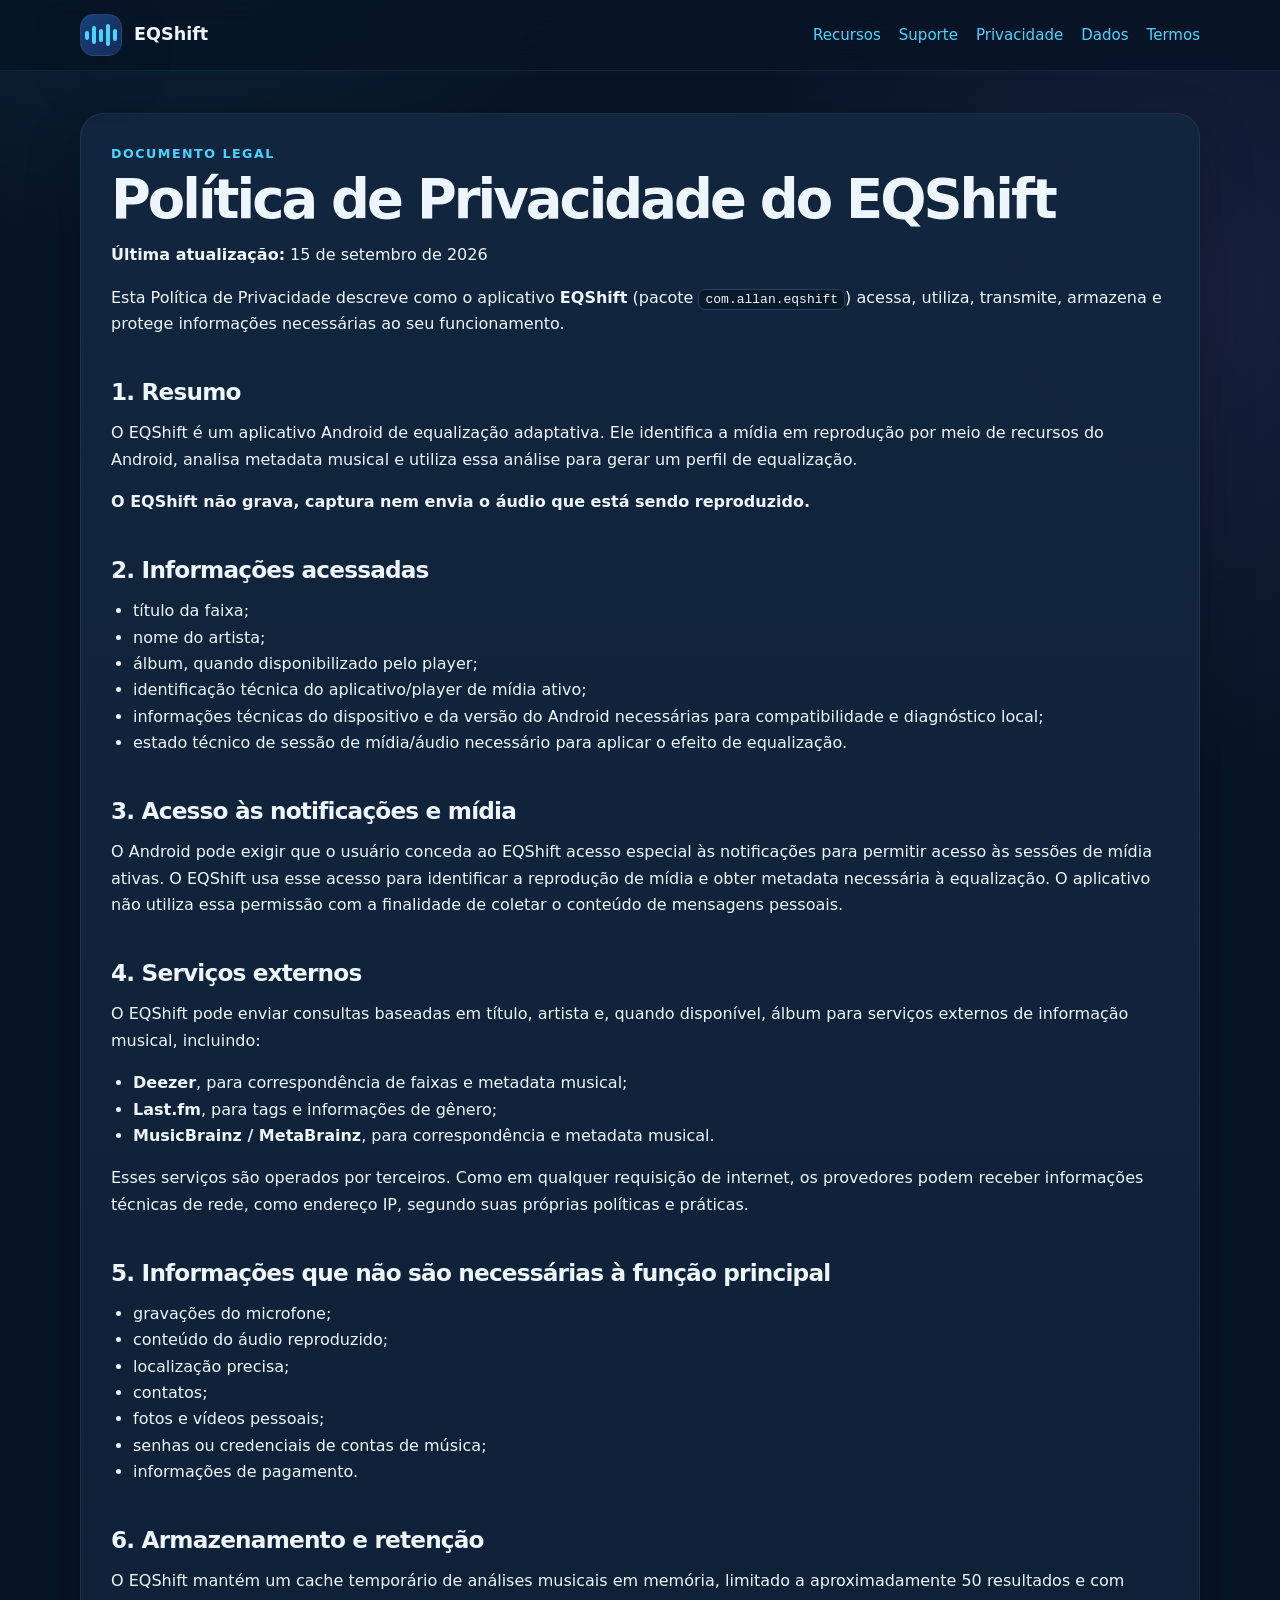
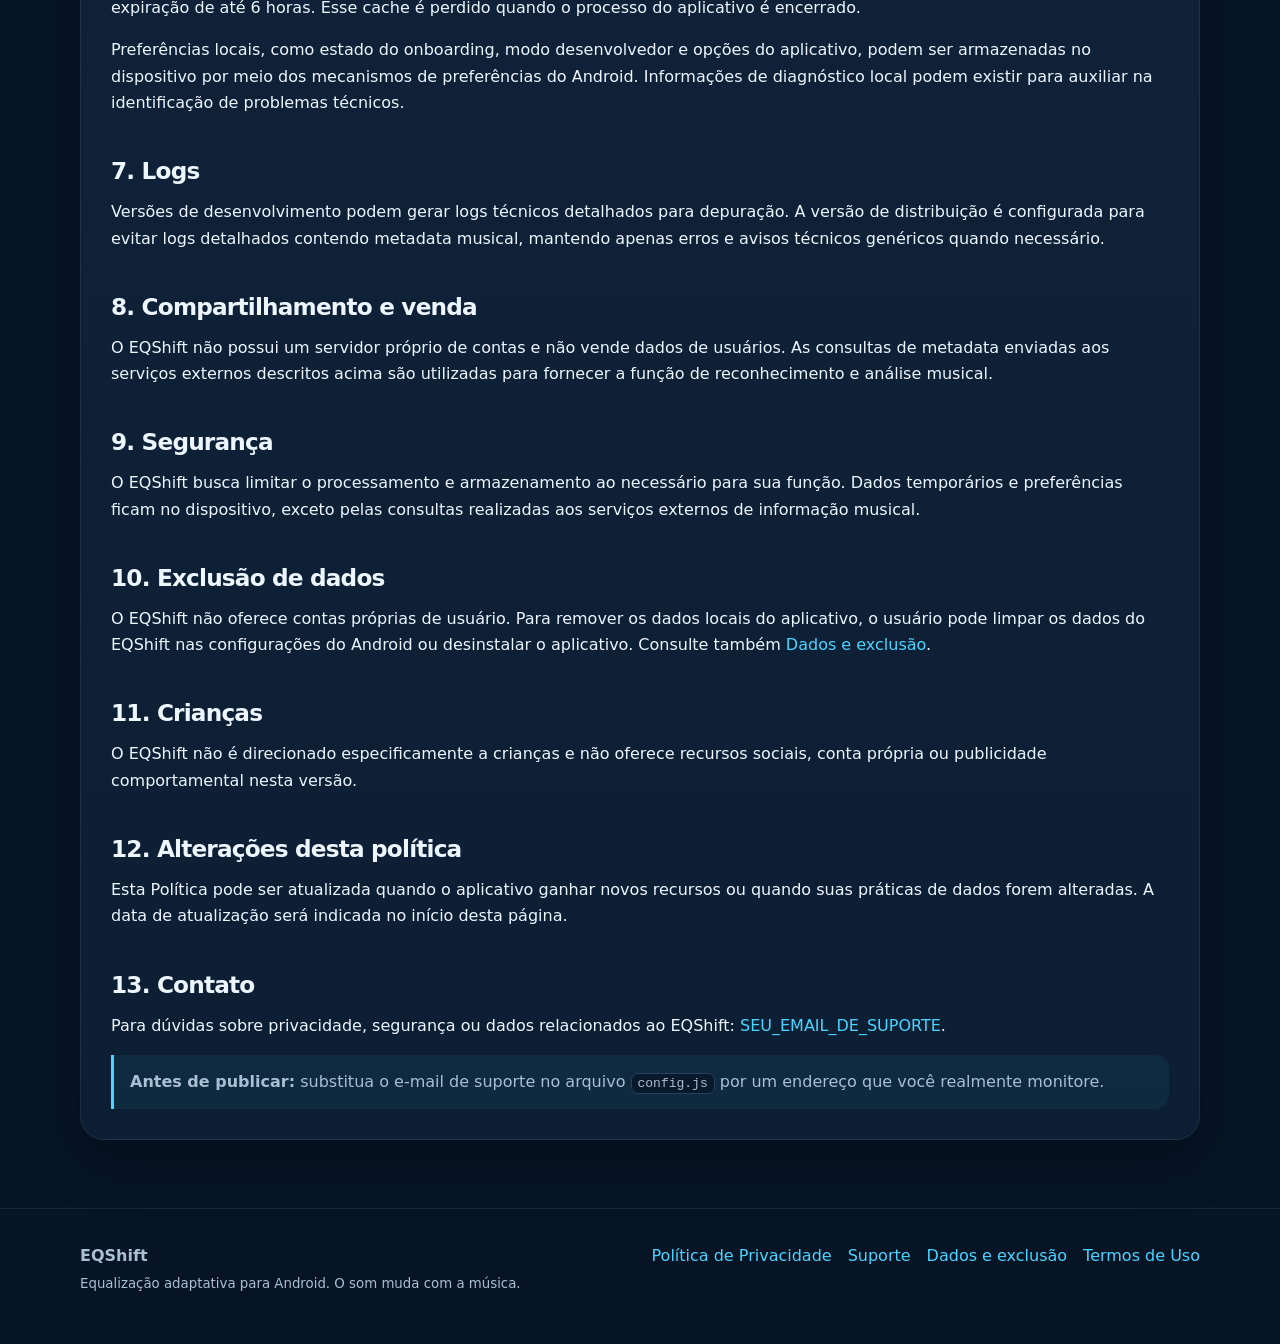
==== privacy.html @ 3b00327f "Add files via upload" ====
<!doctype html><html lang="pt-BR"><head><meta charset="utf-8"><meta name="viewport" content="width=device-width,initial-scale=1"><meta name="description" content="Política de Privacidade do aplicativo EQShift."><meta name="theme-color" content="#071425"><title>Política de Privacidade — EQShift</title><link rel="stylesheet" href="styles.css"></head><body><nav class="nav"><div class="container nav-inner"><a class="brand" href="index.html"><span class="mark"><span class="wave"><i></i><i></i><i></i><i></i><i></i></span></span><span>EQShift</span></a><div class="nav-links"><a href="index.html#recursos">Recursos</a><a href="support.html">Suporte</a><a href="privacy.html">Privacidade</a><a href="data.html">Dados</a><a href="terms.html">Termos</a></div></div></nav><main class="container"><article class="legal"><div class="eyebrow">Documento legal</div><h1>Política de Privacidade do EQShift</h1><p><strong>Última atualização:</strong> 15 de setembro de 2026</p><p>Esta Política de Privacidade descreve como o aplicativo <strong>EQShift</strong> (pacote <code>com.allan.eqshift</code>) acessa, utiliza, transmite, armazena e protege informações necessárias ao seu funcionamento.</p><h2>1. Resumo</h2><p>O EQShift é um aplicativo Android de equalização adaptativa. Ele identifica a mídia em reprodução por meio de recursos do Android, analisa metadata musical e utiliza essa análise para gerar um perfil de equalização.</p><p><strong>O EQShift não grava, captura nem envia o áudio que está sendo reproduzido.</strong></p><h2>2. Informações acessadas</h2><ul><li>título da faixa;</li><li>nome do artista;</li><li>álbum, quando disponibilizado pelo player;</li><li>identificação técnica do aplicativo/player de mídia ativo;</li><li>informações técnicas do dispositivo e da versão do Android necessárias para compatibilidade e diagnóstico local;</li><li>estado técnico de sessão de mídia/áudio necessário para aplicar o efeito de equalização.</li></ul><h2>3. Acesso às notificações e mídia</h2><p>O Android pode exigir que o usuário conceda ao EQShift acesso especial às notificações para permitir acesso às sessões de mídia ativas. O EQShift usa esse acesso para identificar a reprodução de mídia e obter metadata necessária à equalização. O aplicativo não utiliza essa permissão com a finalidade de coletar o conteúdo de mensagens pessoais.</p><h2>4. Serviços externos</h2><p>O EQShift pode enviar consultas baseadas em título, artista e, quando disponível, álbum para serviços externos de informação musical, incluindo:</p><ul><li><strong>Deezer</strong>, para correspondência de faixas e metadata musical;</li><li><strong>Last.fm</strong>, para tags e informações de gênero;</li><li><strong>MusicBrainz / MetaBrainz</strong>, para correspondência e metadata musical.</li></ul><p>Esses serviços são operados por terceiros. Como em qualquer requisição de internet, os provedores podem receber informações técnicas de rede, como endereço IP, segundo suas próprias políticas e práticas.</p><h2>5. Informações que não são necessárias à função principal</h2><ul><li>gravações do microfone;</li><li>conteúdo do áudio reproduzido;</li><li>localização precisa;</li><li>contatos;</li><li>fotos e vídeos pessoais;</li><li>senhas ou credenciais de contas de música;</li><li>informações de pagamento.</li></ul><h2>6. Armazenamento e retenção</h2><p>O EQShift mantém um cache temporário de análises musicais em memória, limitado a aproximadamente 50 resultados e com expiração de até 6 horas. Esse cache é perdido quando o processo do aplicativo é encerrado.</p><p>Preferências locais, como estado do onboarding, modo desenvolvedor e opções do aplicativo, podem ser armazenadas no dispositivo por meio dos mecanismos de preferências do Android. Informações de diagnóstico local podem existir para auxiliar na identificação de problemas técnicos.</p><h2>7. Logs</h2><p>Versões de desenvolvimento podem gerar logs técnicos detalhados para depuração. A versão de distribuição é configurada para evitar logs detalhados contendo metadata musical, mantendo apenas erros e avisos técnicos genéricos quando necessário.</p><h2>8. Compartilhamento e venda</h2><p>O EQShift não possui um servidor próprio de contas e não vende dados de usuários. As consultas de metadata enviadas aos serviços externos descritos acima são utilizadas para fornecer a função de reconhecimento e análise musical.</p><h2>9. Segurança</h2><p>O EQShift busca limitar o processamento e armazenamento ao necessário para sua função. Dados temporários e preferências ficam no dispositivo, exceto pelas consultas realizadas aos serviços externos de informação musical.</p><h2>10. Exclusão de dados</h2><p>O EQShift não oferece contas próprias de usuário. Para remover os dados locais do aplicativo, o usuário pode limpar os dados do EQShift nas configurações do Android ou desinstalar o aplicativo. Consulte também <a href="data.html">Dados e exclusão</a>.</p><h2>11. Crianças</h2><p>O EQShift não é direcionado especificamente a crianças e não oferece recursos sociais, conta própria ou publicidade comportamental nesta versão.</p><h2>12. Alterações desta política</h2><p>Esta Política pode ser atualizada quando o aplicativo ganhar novos recursos ou quando suas práticas de dados forem alteradas. A data de atualização será indicada no início desta página.</p><h2>13. Contato</h2><p>Para dúvidas sobre privacidade, segurança ou dados relacionados ao EQShift: <a data-support-email href="#">SEU_EMAIL_DE_SUPORTE</a>.</p><div class="notice"><strong>Antes de publicar:</strong> substitua o e-mail de suporte no arquivo <code>config.js</code> por um endereço que você realmente monitore.</div></article></main><footer class="footer"><div class="container footer-grid"><div><strong>EQShift</strong><br><small>Equalização adaptativa para Android. O som muda com a música.</small></div><div class="footer-links"><a href="privacy.html">Política de Privacidade</a><a href="support.html">Suporte</a><a href="data.html">Dados e exclusão</a><a href="terms.html">Termos de Uso</a></div></div></footer><script src="config.js"></script><script>(function(){const cfg=window.EQSHIFT_SITE||{};document.querySelectorAll("[data-support-email]").forEach(el=>{const email=cfg.supportEmail||"SEU_EMAIL_DE_SUPORTE";el.textContent=email;if(el.tagName==="A")el.href=email.includes("@")?"mailto:"+email:"#";});document.querySelectorAll("[data-play-url]").forEach(el=>{el.href=(cfg.playStoreUrl&&cfg.playStoreUrl!=="#")?cfg.playStoreUrl:"#";});})();</script></body></html>
---- styles.css ----
:root{--bg:#071425;--panel:#0d1f34;--panel2:#12263f;--text:#edf6ff;--muted:#a9bfd3;--cyan:#49d5ff;--purple:#9a7cff;--green:#54d68b;--line:#29415c;--shadow:0 20px 55px rgba(0,0,0,.24);--radius:24px}
*{box-sizing:border-box}html{scroll-behavior:smooth}body{margin:0;background:radial-gradient(circle at 12% -10%,rgba(73,213,255,.14),transparent 34rem),radial-gradient(circle at 92% 10%,rgba(154,124,255,.12),transparent 30rem),var(--bg);color:var(--text);font-family:Inter,ui-sans-serif,system-ui,-apple-system,BlinkMacSystemFont,"Segoe UI",sans-serif;line-height:1.65}a{color:var(--cyan);text-decoration:none}a:hover{text-decoration:underline}.container{width:min(1120px,calc(100% - 32px));margin:auto}.nav{position:sticky;top:0;z-index:50;backdrop-filter:blur(18px);background:rgba(7,20,37,.82);border-bottom:1px solid rgba(73,213,255,.10)}.nav-inner{display:flex;align-items:center;justify-content:space-between;gap:20px;padding:14px 0}.brand{display:flex;align-items:center;gap:12px;color:var(--text);font-weight:800;font-size:1.1rem}.mark{width:42px;height:42px;border-radius:14px;display:grid;place-items:center;background:linear-gradient(135deg,#163f79,#162c59);border:1px solid rgba(255,255,255,.08);box-shadow:var(--shadow)}.wave{display:flex;align-items:center;gap:3px;height:22px}.wave i{display:block;width:4px;border-radius:999px;background:var(--cyan)}.wave i:nth-child(1){height:9px}.wave i:nth-child(2){height:18px}.wave i:nth-child(3){height:13px}.wave i:nth-child(4){height:22px}.wave i:nth-child(5){height:12px}.nav-links{display:flex;flex-wrap:wrap;gap:18px;font-size:.94rem}.hero{padding:86px 0 58px}.hero-grid{display:grid;grid-template-columns:1.15fr .85fr;gap:36px;align-items:center}.eyebrow{color:var(--cyan);font-weight:800;letter-spacing:.12em;text-transform:uppercase;font-size:.79rem}h1{font-size:clamp(2.5rem,7vw,5.4rem);line-height:.98;margin:.15em 0 .25em;letter-spacing:-.055em}h2{font-size:clamp(1.7rem,4vw,2.7rem);line-height:1.08;margin:.2em 0 .65em;letter-spacing:-.035em}h3{margin:.25em 0 .45em}.lead{font-size:1.18rem;color:var(--muted);max-width:760px}.hero-card,.card,.legal{background:linear-gradient(180deg,rgba(18,38,63,.95),rgba(13,31,52,.95));border:1px solid rgba(255,255,255,.07);border-radius:var(--radius);box-shadow:var(--shadow)}.hero-card{padding:26px}.eq-bars{display:flex;align-items:flex-end;justify-content:space-between;height:150px;gap:8px;margin:20px 0}.eq-bars i{flex:1;max-width:28px;border-radius:999px;background:linear-gradient(180deg,var(--cyan),#2faad2);min-height:18px;box-shadow:0 0 25px rgba(73,213,255,.12)}.eq-bars i:nth-child(1){height:70%}.eq-bars i:nth-child(2){height:62%}.eq-bars i:nth-child(3){height:72%}.eq-bars i:nth-child(4){height:35%}.eq-bars i:nth-child(5){height:28%}.eq-bars i:nth-child(6){height:43%}.eq-bars i:nth-child(7){height:34%}.eq-bars i:nth-child(8){height:48%}.eq-bars i:nth-child(9){height:58%}.eq-bars i:nth-child(10){height:44%}.pills{display:flex;flex-wrap:wrap;gap:10px;margin:24px 0}.pill{padding:8px 13px;border-radius:999px;background:rgba(73,213,255,.08);border:1px solid rgba(73,213,255,.16);color:#c8f4ff;font-size:.9rem}.actions{display:flex;flex-wrap:wrap;gap:12px;margin-top:26px}.btn{display:inline-flex;align-items:center;justify-content:center;padding:12px 18px;border-radius:14px;font-weight:800;border:1px solid var(--line)}.btn.primary{background:var(--cyan);color:#04111f;border-color:transparent}.btn.secondary{background:transparent;color:var(--text)}.section{padding:58px 0}.grid3{display:grid;grid-template-columns:repeat(3,1fr);gap:18px}.card{padding:22px}.card p,.muted{color:var(--muted)}.kpi{font-size:2rem;font-weight:850;color:var(--cyan)}.check{color:var(--green);font-weight:800}.notice{border-left:3px solid var(--cyan);padding:14px 16px;background:rgba(73,213,255,.06);border-radius:0 14px 14px 0;color:var(--muted)}.footer{border-top:1px solid rgba(255,255,255,.08);padding:34px 0 48px;color:var(--muted)}.footer-grid{display:grid;grid-template-columns:1fr auto;gap:24px}.footer-links{display:flex;flex-wrap:wrap;gap:16px}.legal{padding:30px;margin:42px auto 68px}.legal h1{font-size:clamp(2rem,6vw,3.4rem)}.legal h2{font-size:1.45rem;margin-top:1.8em}.legal h3{font-size:1.1rem;margin-top:1.3em}.legal ul,.legal ol{padding-left:22px}.legal code{background:#08192b;border:1px solid var(--line);padding:2px 6px;border-radius:7px}.table-wrap{overflow:auto;border:1px solid var(--line);border-radius:16px}table{width:100%;border-collapse:collapse;min-width:680px}th,td{text-align:left;padding:14px;border-bottom:1px solid var(--line);vertical-align:top}th{background:rgba(73,213,255,.06);color:#d9f8ff}small{color:var(--muted)}hr{border:0;border-top:1px solid var(--line);margin:28px 0}.badge{display:inline-block;padding:5px 9px;border:1px solid var(--line);border-radius:999px;font-size:.82rem;color:var(--muted)}@media(max-width:820px){.hero-grid,.grid3,.footer-grid{grid-template-columns:1fr}.nav-inner{align-items:flex-start;flex-direction:column}.nav-links{gap:12px}.hero{padding-top:52px}}
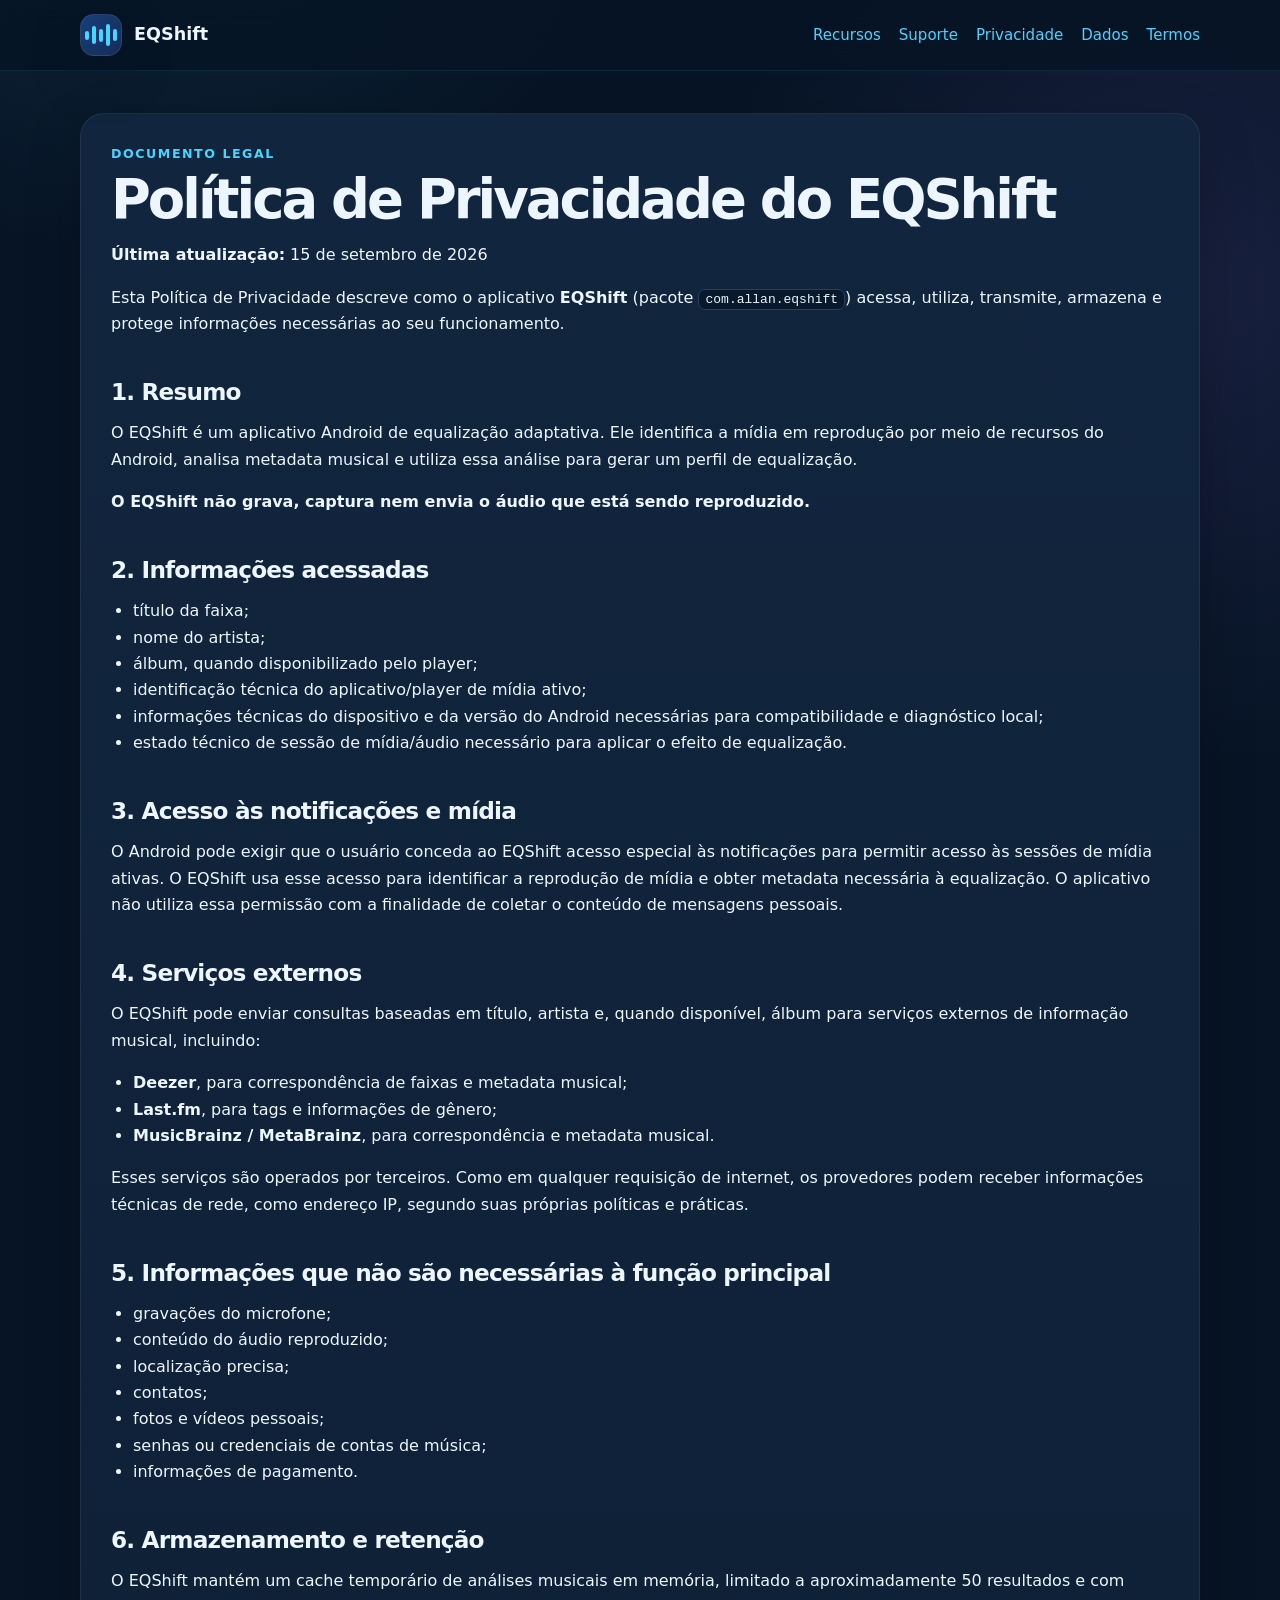
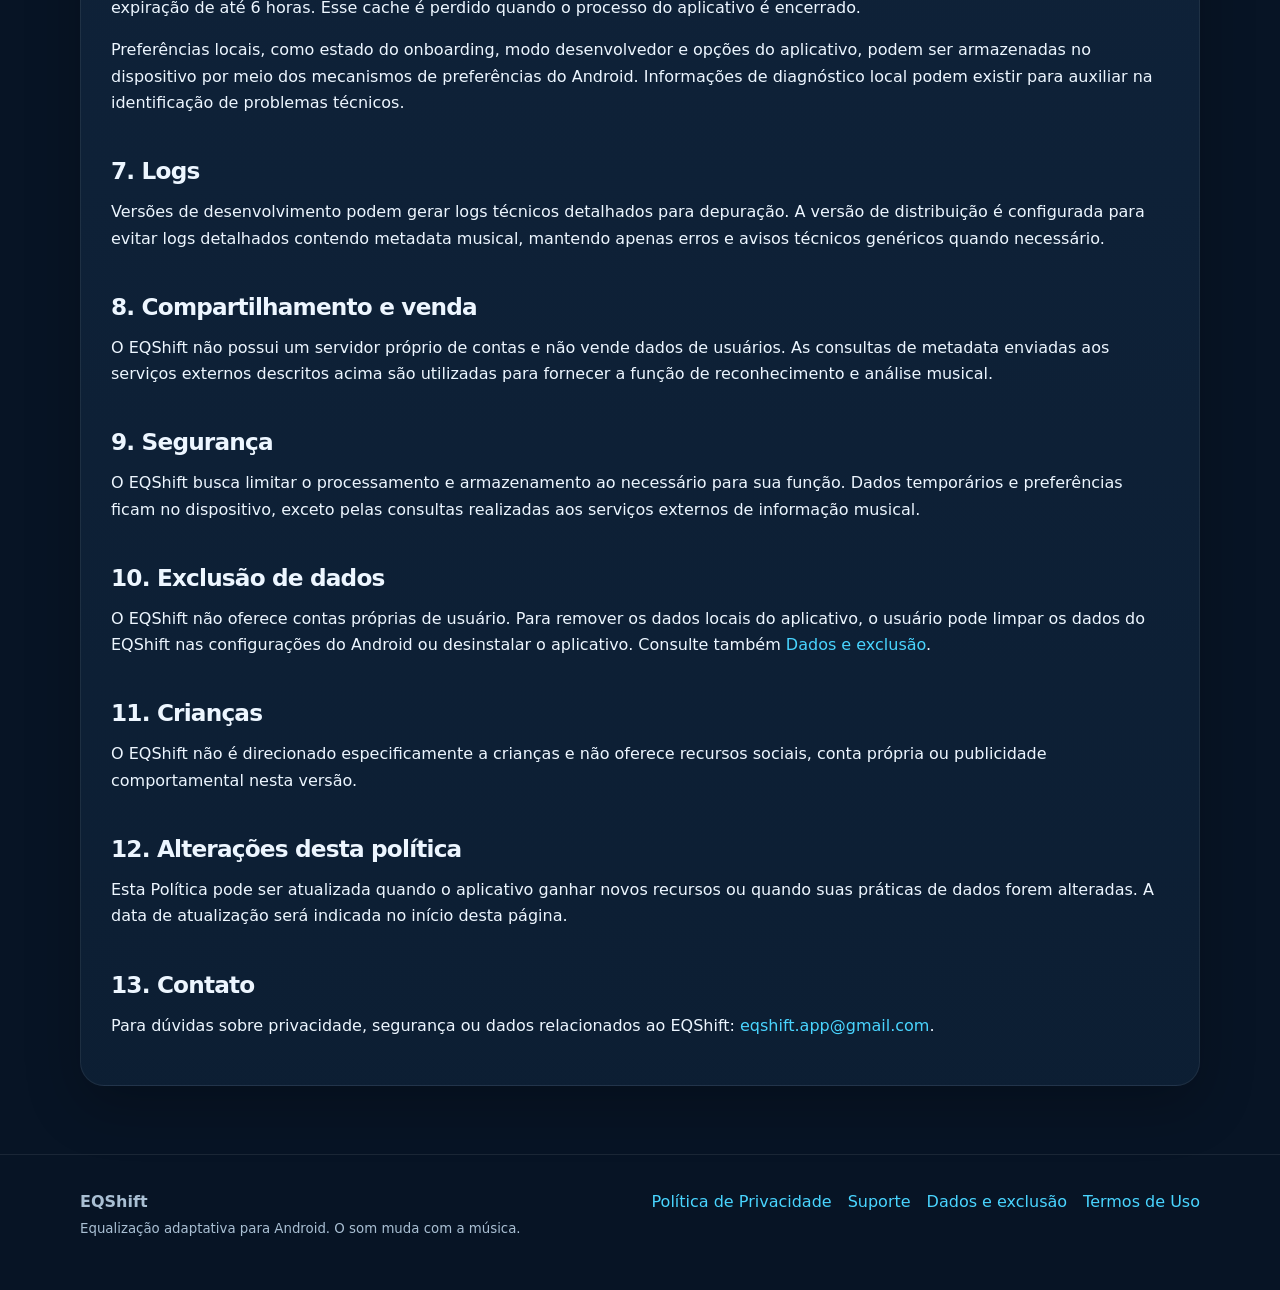
==== commit d999138e: "Remove aviso interno da política de privacidade" ====
--- a/privacy.html
+++ b/privacy.html
@@ -1 +1 @@
-<!doctype html><html lang="pt-BR"><head><meta charset="utf-8"><meta name="viewport" content="width=device-width,initial-scale=1"><meta name="description" content="Política de Privacidade do aplicativo EQShift."><meta name="theme-color" content="#071425"><title>Política de Privacidade — EQShift</title><link rel="stylesheet" href="styles.css"></head><body><nav class="nav"><div class="container nav-inner"><a class="brand" href="index.html"><span class="mark"><span class="wave"><i></i><i></i><i></i><i></i><i></i></span></span><span>EQShift</span></a><div class="nav-links"><a href="index.html#recursos">Recursos</a><a href="support.html">Suporte</a><a href="privacy.html">Privacidade</a><a href="data.html">Dados</a><a href="terms.html">Termos</a></div></div></nav><main class="container"><article class="legal"><div class="eyebrow">Documento legal</div><h1>Política de Privacidade do EQShift</h1><p><strong>Última atualização:</strong> 15 de setembro de 2026</p><p>Esta Política de Privacidade descreve como o aplicativo <strong>EQShift</strong> (pacote <code>com.allan.eqshift</code>) acessa, utiliza, transmite, armazena e protege informações necessárias ao seu funcionamento.</p><h2>1. Resumo</h2><p>O EQShift é um aplicativo Android de equalização adaptativa. Ele identifica a mídia em reprodução por meio de recursos do Android, analisa metadata musical e utiliza essa análise para gerar um perfil de equalização.</p><p><strong>O EQShift não grava, captura nem envia o áudio que está sendo reproduzido.</strong></p><h2>2. Informações acessadas</h2><ul><li>título da faixa;</li><li>nome do artista;</li><li>álbum, quando disponibilizado pelo player;</li><li>identificação técnica do aplicativo/player de mídia ativo;</li><li>informações técnicas do dispositivo e da versão do Android necessárias para compatibilidade e diagnóstico local;</li><li>estado técnico de sessão de mídia/áudio necessário para aplicar o efeito de equalização.</li></ul><h2>3. Acesso às notificações e mídia</h2><p>O Android pode exigir que o usuário conceda ao EQShift acesso especial às notificações para permitir acesso às sessões de mídia ativas. O EQShift usa esse acesso para identificar a reprodução de mídia e obter metadata necessária à equalização. O aplicativo não utiliza essa permissão com a finalidade de coletar o conteúdo de mensagens pessoais.</p><h2>4. Serviços externos</h2><p>O EQShift pode enviar consultas baseadas em título, artista e, quando disponível, álbum para serviços externos de informação musical, incluindo:</p><ul><li><strong>Deezer</strong>, para correspondência de faixas e metadata musical;</li><li><strong>Last.fm</strong>, para tags e informações de gênero;</li><li><strong>MusicBrainz / MetaBrainz</strong>, para correspondência e metadata musical.</li></ul><p>Esses serviços são operados por terceiros. Como em qualquer requisição de internet, os provedores podem receber informações técnicas de rede, como endereço IP, segundo suas próprias políticas e práticas.</p><h2>5. Informações que não são necessárias à função principal</h2><ul><li>gravações do microfone;</li><li>conteúdo do áudio reproduzido;</li><li>localização precisa;</li><li>contatos;</li><li>fotos e vídeos pessoais;</li><li>senhas ou credenciais de contas de música;</li><li>informações de pagamento.</li></ul><h2>6. Armazenamento e retenção</h2><p>O EQShift mantém um cache temporário de análises musicais em memória, limitado a aproximadamente 50 resultados e com expiração de até 6 horas. Esse cache é perdido quando o processo do aplicativo é encerrado.</p><p>Preferências locais, como estado do onboarding, modo desenvolvedor e opções do aplicativo, podem ser armazenadas no dispositivo por meio dos mecanismos de preferências do Android. Informações de diagnóstico local podem existir para auxiliar na identificação de problemas técnicos.</p><h2>7. Logs</h2><p>Versões de desenvolvimento podem gerar logs técnicos detalhados para depuração. A versão de distribuição é configurada para evitar logs detalhados contendo metadata musical, mantendo apenas erros e avisos técnicos genéricos quando necessário.</p><h2>8. Compartilhamento e venda</h2><p>O EQShift não possui um servidor próprio de contas e não vende dados de usuários. As consultas de metadata enviadas aos serviços externos descritos acima são utilizadas para fornecer a função de reconhecimento e análise musical.</p><h2>9. Segurança</h2><p>O EQShift busca limitar o processamento e armazenamento ao necessário para sua função. Dados temporários e preferências ficam no dispositivo, exceto pelas consultas realizadas aos serviços externos de informação musical.</p><h2>10. Exclusão de dados</h2><p>O EQShift não oferece contas próprias de usuário. Para remover os dados locais do aplicativo, o usuário pode limpar os dados do EQShift nas configurações do Android ou desinstalar o aplicativo. Consulte também <a href="data.html">Dados e exclusão</a>.</p><h2>11. Crianças</h2><p>O EQShift não é direcionado especificamente a crianças e não oferece recursos sociais, conta própria ou publicidade comportamental nesta versão.</p><h2>12. Alterações desta política</h2><p>Esta Política pode ser atualizada quando o aplicativo ganhar novos recursos ou quando suas práticas de dados forem alteradas. A data de atualização será indicada no início desta página.</p><h2>13. Contato</h2><p>Para dúvidas sobre privacidade, segurança ou dados relacionados ao EQShift: <a data-support-email href="#">SEU_EMAIL_DE_SUPORTE</a>.</p><div class="notice"><strong>Antes de publicar:</strong> substitua o e-mail de suporte no arquivo <code>config.js</code> por um endereço que você realmente monitore.</div></article></main><footer class="footer"><div class="container footer-grid"><div><strong>EQShift</strong><br><small>Equalização adaptativa para Android. O som muda com a música.</small></div><div class="footer-links"><a href="privacy.html">Política de Privacidade</a><a href="support.html">Suporte</a><a href="data.html">Dados e exclusão</a><a href="terms.html">Termos de Uso</a></div></div></footer><script src="config.js"></script><script>(function(){const cfg=window.EQSHIFT_SITE||{};document.querySelectorAll("[data-support-email]").forEach(el=>{const email=cfg.supportEmail||"SEU_EMAIL_DE_SUPORTE";el.textContent=email;if(el.tagName==="A")el.href=email.includes("@")?"mailto:"+email:"#";});document.querySelectorAll("[data-play-url]").forEach(el=>{el.href=(cfg.playStoreUrl&&cfg.playStoreUrl!=="#")?cfg.playStoreUrl:"#";});})();</script></body></html>+<!doctype html><html lang="pt-BR"><head><meta charset="utf-8"><meta name="viewport" content="width=device-width,initial-scale=1"><meta name="description" content="Política de Privacidade do aplicativo EQShift."><meta name="theme-color" content="#071425"><title>Política de Privacidade — EQShift</title><link rel="stylesheet" href="styles.css"></head><body><nav class="nav"><div class="container nav-inner"><a class="brand" href="index.html"><span class="mark"><span class="wave"><i></i><i></i><i></i><i></i><i></i></span></span><span>EQShift</span></a><div class="nav-links"><a href="index.html#recursos">Recursos</a><a href="support.html">Suporte</a><a href="privacy.html">Privacidade</a><a href="data.html">Dados</a><a href="terms.html">Termos</a></div></div></nav><main class="container"><article class="legal"><div class="eyebrow">Documento legal</div><h1>Política de Privacidade do EQShift</h1><p><strong>Última atualização:</strong> 15 de setembro de 2026</p><p>Esta Política de Privacidade descreve como o aplicativo <strong>EQShift</strong> (pacote <code>com.allan.eqshift</code>) acessa, utiliza, transmite, armazena e protege informações necessárias ao seu funcionamento.</p><h2>1. Resumo</h2><p>O EQShift é um aplicativo Android de equalização adaptativa. Ele identifica a mídia em reprodução por meio de recursos do Android, analisa metadata musical e utiliza essa análise para gerar um perfil de equalização.</p><p><strong>O EQShift não grava, captura nem envia o áudio que está sendo reproduzido.</strong></p><h2>2. Informações acessadas</h2><ul><li>título da faixa;</li><li>nome do artista;</li><li>álbum, quando disponibilizado pelo player;</li><li>identificação técnica do aplicativo/player de mídia ativo;</li><li>informações técnicas do dispositivo e da versão do Android necessárias para compatibilidade e diagnóstico local;</li><li>estado técnico de sessão de mídia/áudio necessário para aplicar o efeito de equalização.</li></ul><h2>3. Acesso às notificações e mídia</h2><p>O Android pode exigir que o usuário conceda ao EQShift acesso especial às notificações para permitir acesso às sessões de mídia ativas. O EQShift usa esse acesso para identificar a reprodução de mídia e obter metadata necessária à equalização. O aplicativo não utiliza essa permissão com a finalidade de coletar o conteúdo de mensagens pessoais.</p><h2>4. Serviços externos</h2><p>O EQShift pode enviar consultas baseadas em título, artista e, quando disponível, álbum para serviços externos de informação musical, incluindo:</p><ul><li><strong>Deezer</strong>, para correspondência de faixas e metadata musical;</li><li><strong>Last.fm</strong>, para tags e informações de gênero;</li><li><strong>MusicBrainz / MetaBrainz</strong>, para correspondência e metadata musical.</li></ul><p>Esses serviços são operados por terceiros. Como em qualquer requisição de internet, os provedores podem receber informações técnicas de rede, como endereço IP, segundo suas próprias políticas e práticas.</p><h2>5. Informações que não são necessárias à função principal</h2><ul><li>gravações do microfone;</li><li>conteúdo do áudio reproduzido;</li><li>localização precisa;</li><li>contatos;</li><li>fotos e vídeos pessoais;</li><li>senhas ou credenciais de contas de música;</li><li>informações de pagamento.</li></ul><h2>6. Armazenamento e retenção</h2><p>O EQShift mantém um cache temporário de análises musicais em memória, limitado a aproximadamente 50 resultados e com expiração de até 6 horas. Esse cache é perdido quando o processo do aplicativo é encerrado.</p><p>Preferências locais, como estado do onboarding, modo desenvolvedor e opções do aplicativo, podem ser armazenadas no dispositivo por meio dos mecanismos de preferências do Android. Informações de diagnóstico local podem existir para auxiliar na identificação de problemas técnicos.</p><h2>7. Logs</h2><p>Versões de desenvolvimento podem gerar logs técnicos detalhados para depuração. A versão de distribuição é configurada para evitar logs detalhados contendo metadata musical, mantendo apenas erros e avisos técnicos genéricos quando necessário.</p><h2>8. Compartilhamento e venda</h2><p>O EQShift não possui um servidor próprio de contas e não vende dados de usuários. As consultas de metadata enviadas aos serviços externos descritos acima são utilizadas para fornecer a função de reconhecimento e análise musical.</p><h2>9. Segurança</h2><p>O EQShift busca limitar o processamento e armazenamento ao necessário para sua função. Dados temporários e preferências ficam no dispositivo, exceto pelas consultas realizadas aos serviços externos de informação musical.</p><h2>10. Exclusão de dados</h2><p>O EQShift não oferece contas próprias de usuário. Para remover os dados locais do aplicativo, o usuário pode limpar os dados do EQShift nas configurações do Android ou desinstalar o aplicativo. Consulte também <a href="data.html">Dados e exclusão</a>.</p><h2>11. Crianças</h2><p>O EQShift não é direcionado especificamente a crianças e não oferece recursos sociais, conta própria ou publicidade comportamental nesta versão.</p><h2>12. Alterações desta política</h2><p>Esta Política pode ser atualizada quando o aplicativo ganhar novos recursos ou quando suas práticas de dados forem alteradas. A data de atualização será indicada no início desta página.</p><h2>13. Contato</h2><p>Para dúvidas sobre privacidade, segurança ou dados relacionados ao EQShift: <a data-support-email href="#">SEU_EMAIL_DE_SUPORTE</a>.</p></article></main><footer class="footer"><div class="container footer-grid"><div><strong>EQShift</strong><br><small>Equalização adaptativa para Android. O som muda com a música.</small></div><div class="footer-links"><a href="privacy.html">Política de Privacidade</a><a href="support.html">Suporte</a><a href="data.html">Dados e exclusão</a><a href="terms.html">Termos de Uso</a></div></div></footer><script src="config.js"></script><script>(function(){const cfg=window.EQSHIFT_SITE||{};document.querySelectorAll("[data-support-email]").forEach(el=>{const email=cfg.supportEmail||"SEU_EMAIL_DE_SUPORTE";el.textContent=email;if(el.tagName==="A")el.href=email.includes("@")?"mailto:"+email:"#";});document.querySelectorAll("[data-play-url]").forEach(el=>{el.href=(cfg.playStoreUrl&&cfg.playStoreUrl!=="#")?cfg.playStoreUrl:"#";});})();</script></body></html>
